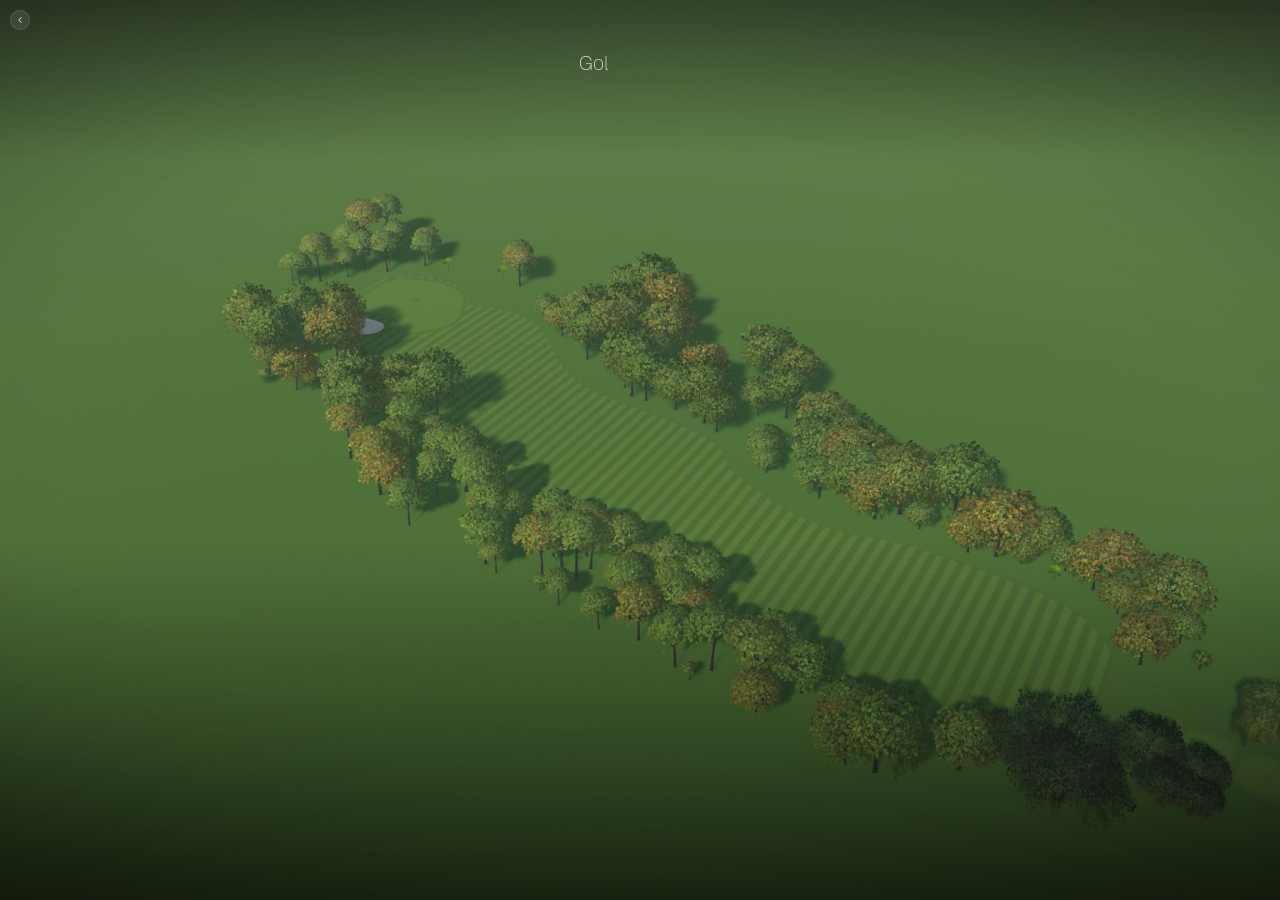
==== golf-madness.html @ 23897bdb "update" ====
<!--
For AI to follow...please read this for developmentpurposes !Important!: 

round everything to the nearst 10th px.

(html div rules)

<div class="Example_Div">
    <div class="Example_Div_Build" aria-label="Example_Div_Build">
        // HTML elements will go here
    </div>

    <style aria-label="Example_Div_Style">
        // Styles will go here
    </style>

    <script aria-label="Example_Div_Script">
        // Script content go here
    </script>
</div>
    
(css rules) 

 <style aria-label="AI_Agent_Manager">

    :root {
        --primary-color: #000;
        --secondary-color: #fff;
    }

    </style>

    button (Use pixel units for all measurements) {
       border: 1px solid var(--Main_Button);
       width: auto;
       height: 20px;
       color: var(--Main_Text_Color);
       font-size: 8px;
       border: var(--Main_Button);
       background-color: var(--Main_UI_Background);
       outline: none;
       cursor: var(--Main_Cursor);
    }

    div (use pixel units for all measurements) {
        width: auto;
        height: auto;
        border: var(--Main_Div);
    }

    input (use pixel units for all measurements) {
        width: auto;
        height: auto;
        border: var(--Main_Input);
    }

    for Aanimations (Opening and closing popup windows/elements)
    use cubic-bezier(0,1,0,1) to open and close popup windows/elements
 
-->

<!DOCTYPE html>
<html lang="en">
<head>
    <meta charset="UTF-8">
    <meta name="viewport" content="width=device-width, initial-scale=1.0">
    <title>Golf Madness</title>

    <style aria-label="Sozin-X_Stlye_Manager">

    :root {

        /*Viewport*/
        --Sozin_Main_Page_Background: #000;

        /*Glass Materials*/
        --Glass_Backdrop_Filter: blur(10px);

        /*UI Styles*/
        --Main_UI_Background: #79797944;
        --Main_Text_Color: #ffffff;
        --Font_Size-1: 8px;
        --Font_Size-2: 16px;
        --Font_Size-3: 32px;
        --Font_Family: 'SozinMainFont', sans-serif;
        --Div_Border-radius: 5px;
        --Box_Shadow: 0 4px 6px rgba(0, 0, 0, 0.1);
        

        /*No Border Elements*/
        --Main_Div_No_Border: none #ffffff1f;
        
        /*Main Border*/
        --Main_Button: 1px solid #ffffff1f;
        --Main_Input: 1px solid #ffffff1f;
        --Main_Div: 1px solid #ffffff1f;

        /*Secondary Border*/
        --Main_Button_Secondary: 1px solid #ff99001f;
        --Main_Input_Secondary: 1px solid #ff99001f;
        --Main_Div_Secondary: 1px solid #ff99001f;

        /*Cursors*/
        --Main_Cursor: pointer;
        --Cursor_2: grab;
        --Cursor_3: pointer;

    }

    *{
        margin: 0;
        padding: 0;
        box-sizing: border-box;
        font-family: 'SozinMainFont', sans-serif;
    }

    html, body {
        width: 100%;
        height: 100%;
        overflow: hidden;
        scrollbar-width: none;
        -ms-overflow-style: none;
    }

    ::-webkit-scrollbar {
        display: none;
    }

    @font-face {
        font-family: 'SozinMainFont';
        src: url('/Fonts/geist-font-v1.9.2/geist-font/Geist/ttf/Geist-Thin.ttf') format('truetype');
    }



    /* Tag Styles */
    ::selection {
        background: transparent;
    }
    * {
        -webkit-tap-highlight-color: transparent;
    }
    button {
        color: var(--Main_Text_Color);
        font-size: 8px;
        border: var(--Main_Button);
        background-color: var(--Main_UI_Background);
        outline: none;
        cursor: var(--Main_Cursor);
    }

    input {
        color: var(--Main_Text_Color);
        font-size: 8px;
        border: var(--Main_Input);
        background-color: var(--Main_UI_Background);
        outline: none;
        cursor: var(--Main_Cursor);
    }

    p {
        color: var(--Main_Text_Color);
        font-size: 8px;
        outline: none;
        cursor: var(--Main_Cursor);
    }

    .Div_Window_Header {
        
        background-color: var(--Main_UI_Background);
        outline: none;
        cursor: var(--Main_Cursor);
        border-radius: var(--Div_Border-radius);
    }

    .Div_Window {
        border: var(--Main_Div);
        background-color: var(--Main_UI_Background);
        outline: none;
        cursor: var(--Main_Cursor);
        border-radius: var(--Div_Border-radius);
        box-shadow: var(--Box_Shadow);
    }
    </style>
</head>
<body>

    <div class="Golf_Page">
        <div class="Golf_Page_Build" aria-label="Golf_Page_Build">
            <img class="Golf_Page_Render" src="Images/Games/Golf_Madness/golf-madness-render.jpg" alt="Golf Madness course render" draggable="false">
            <div class="Golf_Page_Shade"></div>

            <button class="Golf_Page_Back_Button" aria-label="Back to Sozin - X" title="Back to Sozin - X">
                <svg viewBox="0 0 24 24" width="10" height="10" fill="none" stroke="currentColor" stroke-width="2" stroke-linecap="round" stroke-linejoin="round"><polyline points="15 18 9 12 15 6"/></svg>
            </button>

            <div class="Golf_Page_Title_Build" aria-label="Golf_Page_Title_Build">
                <p class="Golf_Page_Title">Golf Madness</p>
            </div>

            <div class="Golf_Page_Download" aria-label="Golf_Page_Download">
                <a class="Golf_Page_Download_Button" href="https://github.com/dtron7th/DaryleCoin/releases/latest/download/GolfMadness.apk" download="GolfMadness.apk" aria-label="Download Golf Madness for Android">
                    <svg viewBox="0 0 24 24" width="12" height="12" fill="none" stroke="currentColor" stroke-width="2" stroke-linecap="round" stroke-linejoin="round"><path d="M21 15v4a2 2 0 0 1-2 2H5a2 2 0 0 1-2-2v-4"/><polyline points="7 10 12 15 17 10"/><line x1="12" y1="15" x2="12" y2="3"/></svg>
                    <span>Download for Android</span>
                </a>
                <p class="Golf_Page_Download_Note">APK &middot; 410 MB</p>
            </div>
        </div>

        <style aria-label="Golf_Page_Style">
            body {
                background: var(--Sozin_Main_Page_Background);
            }
            .Golf_Page {
                position: fixed;
                top: 0;
                left: 0;
                width: 100dvw;
                height: 100dvh;
                border: none;
                background: none;
                z-index: 1;
            }
            .Golf_Page > .Golf_Page_Build {
                position: relative;
                width: 100%;
                height: 100%;
                border: none;
                background: none;
            }
            .Golf_Page_Render {
                position: absolute;
                top: 0;
                left: 0;
                width: 100%;
                height: 100%;
                object-fit: cover;
                pointer-events: none;
                user-select: none;
                opacity: 0;
                transition: opacity 1s ease-in-out;
            }
            .Golf_Page_Render.Golf_Page_Render_Loaded {
                opacity: 1;
            }
            .Golf_Page_Shade {
                position: absolute;
                top: 0;
                left: 0;
                width: 100%;
                height: 100%;
                border: none;
                pointer-events: none;
                background: linear-gradient(to bottom, #00000066 0px, #00000000 160px, #00000000 60%, #00000099 100%);
            }
            .Golf_Page_Back_Button {
                position: absolute;
                top: 10px;
                left: 10px;
                width: 20px;
                height: 20px;
                padding: 0;
                display: flex;
                align-items: center;
                justify-content: center;
                border: var(--Main_Button);
                border-radius: 50%;
                background: var(--Main_UI_Background);
                backdrop-filter: var(--Glass_Backdrop_Filter);
                -webkit-backdrop-filter: var(--Glass_Backdrop_Filter);
                color: var(--Main_Text_Color);
                cursor: var(--Main_Cursor);
                z-index: 3;
                transition: transform 0.2s;
            }
            .Golf_Page_Back_Button:active {
                transform: scale(0.9);
            }
            .Golf_Page_Title_Build {
                position: absolute;
                top: 50px;
                width: 100%;
                display: flex;
                align-items: center;
                justify-content: center;
                border: none;
                background: none;
                z-index: 3;
            }
            .Golf_Page_Title {
                color: var(--Main_Text_Color);
                font-size: 20px;
                cursor: default;
            }
            .Golf_Page_Download {
                position: absolute;
                bottom: 60px;
                left: 50%;
                transform: translateX(-50%);
                display: flex;
                flex-direction: column;
                align-items: center;
                gap: 10px;
                border: none;
                background: none;
                z-index: 3;
                opacity: 0;
                transition: opacity 0.5s ease-in-out;
            }
            .Golf_Page_Download.Section_Intro_Shown {
                opacity: 1;
            }
            .Golf_Page_Download_Button {
                display: flex;
                align-items: center;
                gap: 10px;
                height: 40px;
                padding: 0 20px;
                border: var(--Main_Button);
                border-radius: 20px;
                background: var(--Main_UI_Background);
                backdrop-filter: var(--Glass_Backdrop_Filter);
                -webkit-backdrop-filter: var(--Glass_Backdrop_Filter);
                box-shadow: var(--Box_Shadow);
                color: var(--Main_Text_Color);
                font-size: 12px;
                text-decoration: none;
                white-space: nowrap;
                cursor: var(--Main_Cursor);
                transition: transform 0.2s;
            }
            .Golf_Page_Download_Button:active {
                transform: scale(0.95);
            }
            .Golf_Page_Download_Note {
                font-size: 8px;
                opacity: 0.7;
                cursor: default;
            }
        </style>
        <script aria-label="Golf_Page_Script">
            (function () {
                var wait = function (ms) { return new Promise(function (r) { setTimeout(r, ms); }); };

                // same title intro as the main page: 1s delay, then letters fade in over 0.5s
                window.Sozin_Section_Intro = function (titleSelector, tileSelector, typeMs) {
                    var title = document.querySelector(titleSelector);
                    var tiles = tileSelector ? document.querySelectorAll(tileSelector) : [];
                    var text = title.textContent;
                    title.textContent = '';
                    title.style.visibility = '';
                    var letters = Array.prototype.map.call(text, function (ch) {
                        var s = document.createElement('span');
                        s.textContent = ch;
                        s.style.opacity = '0';
                        s.style.transition = 'opacity 0.3s ease-in-out';
                        title.appendChild(s);
                        return s;
                    });
                    return wait(1000).then(function () {
                        var step = (typeMs || 100) / letters.length;
                        return letters.reduce(function (p, s) {
                            return p.then(function () { s.style.opacity = '1'; return wait(step); });
                        }, Promise.resolve());
                    }).then(function () {
                        if (!tiles.length) { return wait(300); }
                        return wait(1000).then(function () {
                            tiles.forEach(function (tile, i) {
                                setTimeout(function () { tile.classList.add('Section_Intro_Shown'); }, i * 100);
                            });
                            return wait(500 + (tiles.length - 1) * 100);
                        });
                    });
                };

                // fade the render in once it has loaded
                var render = document.querySelector('.Golf_Page_Render');
                var showRender = function () { render.classList.add('Golf_Page_Render_Loaded'); };
                if (render.complete) { showRender(); } else { render.addEventListener('load', showRender); }

                // title types in -> top right buttons fade in (Logo_Intro_Done) -> download button fades in
                window.Sozin_Section_Intro('.Golf_Page_Title', null, 500).then(function () {
                    document.dispatchEvent(new Event('Logo_Intro_Done'));
                    return wait(600);
                }).then(function () {
                    document.querySelector('.Golf_Page_Download').classList.add('Section_Intro_Shown');
                });

                document.querySelector('.Golf_Page_Back_Button').addEventListener('click', function () {
                    window.location.href = 'index.html';
                });
            })();
        </script>
    </div>


    <div class="Div_Window Create_Account_Window" aria-label="Create_Account_Window">
        <div class="Create_Account_Window_Build" aria-label="Create_Account_Window_Build">
            <p class="Create_Account_Window_Title">Create Account</p>
            <button class="Create_Account_Window_Close_Button" aria-label="Close Create Account">
                <svg viewBox="0 0 24 24" width="12" height="12" fill="none" stroke="currentColor" stroke-width="2" stroke-linecap="round" stroke-linejoin="round"><line x1="6" y1="6" x2="18" y2="18"/><line x1="18" y1="6" x2="6" y2="18"/></svg>
            </button>
            <div class="Create_Account_Tabs" role="tablist">
                <button class="Create_Account_Tab Create_Account_Tab_Active" data-tab="create" role="tab">Create an account</button>
                <button class="Create_Account_Tab" data-tab="login" role="tab">Login</button>
            </div>
            <div class="Create_Account_Panel Create_Account_Panel_Active" data-panel="create">
                <div class="Create_Account_Panel_Create">
                    <p class="Create_Account_Intro">Welcome to the most secure account in the world, I use a SHA-512 to create your account. All you need is your State ID...Scan the bar code on the back, and the app converts 3 values from your ID into a SHA-512...No one (Not even me) can crack this code. This is the most secure way of creating accounts. No annoying email sends, no 3 step verifications, all hashed into a single line of code</p>
                    <button class="Create_Account_Scan_Button" aria-label="Scan ID">Scan ID</button>
                </div>
            </div>
            <div class="Create_Account_Panel" data-panel="login"></div>
        </div>
        <style aria-label="Create_Account_Window_Style">
            .Create_Account_Window {
                position: fixed;
                top: 50%;
                left: 50%;
                width: calc(100% - 60px);
                height: 300px;
                backdrop-filter: var(--Glass_Backdrop_Filter);
                -webkit-backdrop-filter: var(--Glass_Backdrop_Filter);
                transform: translate(-50%, -50%);
                opacity: 0;
                pointer-events: none;
                transition: opacity 1s cubic-bezier(0, 1, 0, 1);
                z-index: 20;
                display: none;
            }
            .Create_Account_Window.Create_Account_Window_Open {
                transition-delay: 0.2s;
                display: block;
                transform: translate(-50%, -50%);
                opacity: 1;
                pointer-events: auto;
            }
            @starting-style {
                .Create_Account_Window.Create_Account_Window_Open {
                    transform: translate(-50%, -50%);
                    opacity: 0;
                }
            }
            .Create_Account_Window > .Create_Account_Window_Build {
                position: relative;
                width: 100%;
                height: 100%;
                background: none;
                border: none;
            }
            .Create_Account_Window_Title {
                position: absolute;
                top: 10px;
                left: 10px;
                margin: 0;
                color: var(--Main_Text_Color);
                font-size: 12px;
                font-family: var(--Font_Family);
                font-weight: normal;
            }
            .Create_Account_Tabs {
                position: absolute;
                top: 40px;
                left: 10px;
                display: flex;
                gap: 10px;
            }
            .Create_Account_Tab {
                padding: 4px 12px;
                border: var(--Main_Button);
                border-radius: 20px;
                background: transparent;
                color: var(--Main_Text_Color);
                cursor: var(--Main_Cursor);
                font-size: 12px;
                font-family: var(--Font_Family);
                font-weight: normal;
                outline: none;
                -webkit-tap-highlight-color: transparent;
                transition: background 0.3s cubic-bezier(0, 1, 0, 1), border-color 0.3s cubic-bezier(0, 1, 0, 1);
            }
            .Create_Account_Tab.Create_Account_Tab_Active {
                border-color: #ffffff66;
            }
            .Create_Account_Panel {
                position: absolute;
                top: 80px;
                left: 10px;
                right: 10px;
                bottom: 10px;
                opacity: 0;
                visibility: hidden;
                pointer-events: none;
                transition: opacity 0.3s cubic-bezier(0, 1, 0, 1), visibility 0s 0.3s;
            }
            .Create_Account_Panel.Create_Account_Panel_Active {
                opacity: 1;
                visibility: visible;
                pointer-events: auto;
                transition: opacity 0.3s cubic-bezier(0, 1, 0, 1);
            }
            .Create_Account_Panel_Create {
                display: flex;
                flex-direction: column;
                gap: 16px;
            }
            .Create_Account_Intro {
                margin: 0;
                color: var(--Main_Text_Color);
                font-size: 12px;
                font-family: var(--Font_Family);
                font-weight: normal;
                line-height: 1.6;
                text-align: center;
            }
            .Create_Account_Scan_Button {
                align-self: center;
                padding: 4px 12px;
                border: var(--Main_Button);
                border-radius: 20px;
                background: var(--Main_UI_Background);
                backdrop-filter: var(--Glass_Backdrop_Filter);
                color: var(--Main_Text_Color);
                font-size: 12px;
                font-family: var(--Font_Family);
                font-weight: normal;
                cursor: var(--Main_Cursor);
            }
            .Create_Account_Window_Close_Button {
                position: absolute;
                top: 10px;
                right: 10px;
                display: flex;
                align-items: center;
                justify-content: center;
                width: 24px;
                height: 24px;
                padding: 0;
                border: var(--Main_Button);
                border-radius: 50%;
                background: var(--Main_UI_Background);
                backdrop-filter: var(--Glass_Backdrop_Filter);
                color: var(--Main_Text_Color);
                cursor: var(--Main_Cursor);
            }
        </style>
        <script aria-label="Create_Account_Window_Script">
            document.addEventListener('DOMContentLoaded', function () {
                var win = document.querySelector('.Create_Account_Window');
                var close = function () { win.classList.remove('Create_Account_Window_Open'); };
                document.querySelector('.Profile_Popup_Create_Account_Button').addEventListener('click', function (event) {
                    event.stopPropagation();
                    win.classList.add('Create_Account_Window_Open');
                });
                document.querySelector('.Create_Account_Window_Close_Button').addEventListener('click', close);
                var tabs = win.querySelectorAll('.Create_Account_Tab');
                var panels = win.querySelectorAll('.Create_Account_Panel');
                tabs.forEach(function (tab) {
                    tab.addEventListener('click', function () {
                        tabs.forEach(function (t) { t.classList.remove('Create_Account_Tab_Active'); });
                        panels.forEach(function (pn) { pn.classList.remove('Create_Account_Panel_Active'); });
                        tab.classList.add('Create_Account_Tab_Active');
                        var panel = win.querySelector('.Create_Account_Panel[data-panel="' + tab.dataset.tab + '"]');
                        if (panel) { panel.classList.add('Create_Account_Panel_Active'); }
                    });
                });
                document.addEventListener('click', function (event) {
                    if (!win.classList.contains('Create_Account_Window_Open')) { return; }
                    if (win.contains(event.target)) { return; }
                    close();
                });
                document.addEventListener('keydown', function (e) {
                    if (e.key === 'Escape') { close(); }
                });
            });
        </script>
    </div>
    <!-- Web Info sits outside both pages so it opens over whichever page is showing -->
    <div class="Div_Window Left_Section">
        <div class="Left_Section_Build" aria-label="Left_Section_Build">
            <div class="Div_Window_Header Left_Section_Title">Web Info</div>
        </div>

        <style aria-label="Left_Section_Style">
            .Left_Section {
                position: fixed;
                top: 10px;
                left: 10px;
                width: 200px;
                height: calc(100dvh - 20px);
                backdrop-filter: var(--Glass_Backdrop_Filter);
                -webkit-backdrop-filter: var(--Glass_Backdrop_Filter);
                transform-origin: top left;
                opacity: 0;
                pointer-events: none;
                transition: opacity 1s cubic-bezier(0, 1, 0, 1);
                z-index: 9;
                display: none;
            }
            .Left_Section.Left_Section_Open {
                transition-delay: 0.2s;
                display: block;
                opacity: 1;
                pointer-events: auto;
            }
            @starting-style {
                .Left_Section.Left_Section_Open {
                    opacity: 0;
                }
            }
            .Left_Section > .Left_Section_Build {
                width: 100%;
                height: 100%;
                background: none;
                border: none;
            }
            .Left_Section_Title {
                position: absolute;
                top: 4px;
                left: 10px;
                z-index: 5;
                padding: 0px 10px;
                font-family: monospace;
                font-size: 10px;
                letter-spacing: 0px;
                color: var(--Main_Text_Color);
                white-space: nowrap;
                background-color: rgba(143, 143, 143, 0.377);
                backdrop-filter: blur(10px);
            }
        </style>
        <script aria-label="Left_Section_Script">
            document.addEventListener('DOMContentLoaded', function () {
                var title = document.querySelector('.Left_Section_Title');
                var panel = document.querySelector('.Left_Section');
                var webInfoButton = document.querySelector('.Settings_Popup_Web_Info_Button');
                if (title) {
                    title.addEventListener('click', function (event) {
                        event.stopPropagation();
                        panel.classList.toggle('Left_Section_Open');
                    });
                }
                document.addEventListener('pointerdown', function (event) {
                    if (!panel.classList.contains('Left_Section_Open')) { return; }
                    if (panel.contains(event.target)) { return; }
                    if (title && title.contains(event.target)) { return; }
                    if (webInfoButton && webInfoButton.contains(event.target)) { return; }
                    panel.classList.remove('Left_Section_Open');
                }, true);
            });
        </script>
    </div>

    <div class="Top_Right_Section">
        <div class="Top_Right_Section_Build" aria-label="Top_Right_Section_Build">
            <button class="Top_Right_Widgets_Button" aria-label="Widgets">
                <svg viewBox="0 0 24 24" width="10" height="10" fill="none" stroke="currentColor" stroke-width="2" stroke-linecap="round" stroke-linejoin="round"><rect x="3" y="3" width="7" height="7" rx="1"/><rect x="14" y="3" width="7" height="7" rx="1"/><rect x="3" y="14" width="7" height="7" rx="1"/><rect x="14" y="14" width="7" height="7" rx="1"/></svg>
            </button>
            <button class="Top_Right_Notification_Button" aria-label="Notifications">
                <svg viewBox="0 0 24 24" width="10" height="10" fill="none" stroke="currentColor" stroke-width="2" stroke-linecap="round" stroke-linejoin="round"><path d="M18 8a6 6 0 0 0-12 0c0 7-3 9-3 9h18s-3-2-3-9"/><path d="M13.7 21a2 2 0 0 1-3.4 0"/></svg>
            </button>
            <button class="Top_Right_Message_Button" aria-label="Messages">
                <svg viewBox="0 0 24 24" width="10" height="10" fill="none" stroke="currentColor" stroke-width="2" stroke-linecap="round" stroke-linejoin="round"><path d="M21 15a2 2 0 0 1-2 2H7l-4 4V5a2 2 0 0 1 2-2h14a2 2 0 0 1 2 2z"/></svg>
            </button>
            <button class="Top_Right_Settings_Button" aria-label="Settings">
                <svg viewBox="0 0 24 24" width="10" height="10" fill="none" stroke="currentColor" stroke-width="2" stroke-linecap="round" stroke-linejoin="round"><circle cx="12" cy="12" r="3"/><path d="M19.4 15a1.65 1.65 0 0 0 .33 1.82l.06.06a2 2 0 1 1-2.83 2.83l-.06-.06a1.65 1.65 0 0 0-1.82-.33 1.65 1.65 0 0 0-1 1.51V21a2 2 0 1 1-4 0v-.09a1.65 1.65 0 0 0-1-1.51 1.65 1.65 0 0 0-1.82.33l-.06.06a2 2 0 1 1-2.83-2.83l.06-.06A1.65 1.65 0 0 0 4.6 15a1.65 1.65 0 0 0-1.51-1H3a2 2 0 1 1 0-4h.09A1.65 1.65 0 0 0 4.6 9a1.65 1.65 0 0 0-.33-1.82l-.06-.06a2 2 0 1 1 2.83-2.83l.06.06A1.65 1.65 0 0 0 9 4.6a1.65 1.65 0 0 0 1-1.51V3a2 2 0 1 1 4 0v.09a1.65 1.65 0 0 0 1 1.51 1.65 1.65 0 0 0 1.82-.33l.06-.06a2 2 0 1 1 2.83 2.83l-.06.06A1.65 1.65 0 0 0 19.4 9a1.65 1.65 0 0 0 1.51 1H21a2 2 0 1 1 0 4h-.09a1.65 1.65 0 0 0-1.51 1z"/></svg>
            </button>
            <button class="Top_Right_Profile_Button" aria-label="Profile">
                <svg viewBox="0 0 30 30" width="10" height="10"><circle cx="15" cy="11" r="5" fill="currentColor"/><path d="M5 26c0-6 4.5-9 10-9s10 3 10 9z" fill="currentColor"/></svg>
            </button>
        </div>
        <style aria-label="Top_Right_Section_Style">
            .Top_Right_Section {
                position: fixed;
                top: 10px;
                right: 10px;
                z-index: 10;
                border: none;
                background: none;
            }
            .Top_Right_Section > .Top_Right_Section_Build {
                display: flex;
                gap: 10px;
                background: none;
                border: none;
            }
            .Top_Right_Section_Build > button {
                width: 20px;
                height: 20px;
                border-radius: 50%;
                border: var(--Main_Button);
                background: var(--Main_UI_Background);
                backdrop-filter: var(--Glass_Backdrop_Filter);
                color: var(--Main_Text_Color);
                cursor: var(--Main_Cursor);
                display: flex;
                align-items: center;
                justify-content: center;
                padding: 0;
                overflow: hidden;
                opacity: 0;
                will-change: opacity;
                transition: opacity 0.5s ease-in-out;
            }
            .Top_Right_Section_Build > button.Section_Intro_Shown {
                opacity: 1;
            }
        </style>
        <script aria-label="Top_Right_Section_Script">
            // after the Sozin - X title types in, fade the buttons in first to last (0.5s each, 0.1s apart)
            document.addEventListener('Logo_Intro_Done', function () {
                document.querySelectorAll('.Top_Right_Section_Build > button').forEach(function (button, i) {
                    setTimeout(function () { button.classList.add('Section_Intro_Shown'); }, i * 100);
                });
            });

        </script>

        <div class="Div_Window Settings_Popup">
            <div class="Settings_Popup_Build" aria-label="Settings_Popup_Build">
                <button class="Settings_Popup_Web_Info_Button">
                    <span class="Settings_Popup_List_Icon">
                        <svg viewBox="0 0 24 24" width="10" height="10" fill="none" stroke="currentColor" stroke-width="2" stroke-linecap="round" stroke-linejoin="round"><circle cx="12" cy="12" r="10"/><line x1="12" y1="16" x2="12" y2="12"/><line x1="12" y1="8" x2="12" y2="8"/></svg>
                    </span>
                    <span class="Settings_Popup_List_Text">Web Info</span>
                </button>
            </div>
            <style aria-label="Settings_Popup_Style">
                .Settings_Popup {
                    position: absolute;
                    top: 40px;
                    right: 30px;
                    width: 200px;
                    height: 300px;
                    backdrop-filter: var(--Glass_Backdrop_Filter);
                    -webkit-backdrop-filter: var(--Glass_Backdrop_Filter);
                    transform-origin: top right;
                    opacity: 0;
                    pointer-events: none;
                    transition: opacity 1s cubic-bezier(0, 1, 0, 1);
                    z-index: 6;
                }
                .Settings_Popup.Settings_Popup_Open {
                    transition-delay: 0.2s;
                    opacity: 1;
                    pointer-events: auto;
                }
                .Settings_Popup > .Settings_Popup_Build {
                    width: 100%;
                    height: 100%;
                    background: none;
                    border: none;
                }
                .Settings_Popup_Web_Info_Button {
                    display: flex;
                    align-items: center;
                    gap: 10px;
                    width: calc(100% - 20px);
                    height: 40px;
                    margin: 10px;
                    padding: 0 10px;
                    border: none;
                    border-radius: 10px;
                    background: transparent;
                    color: var(--Main_Text_Color);
                    cursor: var(--Main_Cursor);
                    font-size: var(--Font_Size-1);
                    text-align: left;
                    transition: background 0.2s;
                }
                .Settings_Popup_Web_Info_Button:active {
                    transform: scale(0.98);
                }
                .Settings_Popup_List_Icon {
                    display: flex;
                    align-items: center;
                    justify-content: center;
                    flex-shrink: 0;
                    width: 30px;
                    height: 30px;
                    border-radius: 50%;
                    background: var(--Main_UI_Background);
                }
                .Settings_Popup_List_Text {
                    flex: 1;
                    font-weight: 600;
                }
            </style>
            <script aria-label="Settings_Popup_Script">
                (function () {
                    var button = document.querySelector('.Top_Right_Settings_Button');
                    var popup = document.querySelector('.Settings_Popup');
                    button.addEventListener('click', function (event) {
                        event.stopPropagation();
                        popup.classList.toggle('Settings_Popup_Open');
                    });
                    var webInfoButton = popup.querySelector('.Settings_Popup_Web_Info_Button');
                    var leftSection = document.querySelector('.Left_Section');
                    webInfoButton.addEventListener('click', function (event) {
                        event.stopPropagation();
                        leftSection.classList.toggle('Left_Section_Open');
                    });
                    popup.addEventListener('click', function (event) {
                        if (event.target.closest('button')) {
                            popup.classList.remove('Settings_Popup_Open');
                        }
                    }, true);
                    document.addEventListener('click', function (event) {
                        if (!popup.classList.contains('Settings_Popup_Open')) { return; }
                        if (popup.contains(event.target)) { return; }
                        popup.classList.remove('Settings_Popup_Open');
                    });
                })();
            </script>
        </div>

        <div class="Div_Window Profile_Popup">
            <div class="Profile_Popup_Build" aria-label="Profile_Popup_Build">
                <button class="Profile_Popup_Create_Account_Button">
                    <span class="Profile_Popup_List_Icon">
                        <svg viewBox="0 0 24 24" width="10" height="10" fill="none" stroke="currentColor" stroke-width="2" stroke-linecap="round" stroke-linejoin="round"><path d="M16 21v-2a4 4 0 0 0-4-4H6a4 4 0 0 0-4 4v2"/><circle cx="9" cy="7" r="4"/><line x1="19" y1="8" x2="19" y2="14"/><line x1="22" y1="11" x2="16" y2="11"/></svg>
                    </span>
                    <span class="Profile_Popup_List_Text">Create Account</span>
                </button>
            </div>
            <style aria-label="Profile_Popup_Style">
                .Profile_Popup {
                    position: absolute;
                    top: 30px;
                    right: 0;
                    width: 200px;
                    height: 80px;
                    backdrop-filter: var(--Glass_Backdrop_Filter);
                    -webkit-backdrop-filter: var(--Glass_Backdrop_Filter);
                    transform-origin: top right;
                    opacity: 0;
                    pointer-events: none;
                    transition: opacity 1s cubic-bezier(0, 1, 0, 1);
                    z-index: 6;
                }
                .Profile_Popup.Profile_Popup_Open {
                    transition-delay: 0.2s;
                    opacity: 1;
                    pointer-events: auto;
                }
                .Profile_Popup > .Profile_Popup_Build {
                    width: 100%;
                    height: 100%;
                    background: none;
                    border: none;
                }
                .Profile_Popup_Create_Account_Button {
                    display: flex;
                    align-items: center;
                    gap: 10px;
                    width: calc(100% - 20px);
                    height: 40px;
                    margin: 10px;
                    padding: 0 10px;
                    border: none;
                    border-radius: 10px;
                    background: transparent;
                    color: var(--Main_Text_Color);
                    cursor: var(--Main_Cursor);
                    font-size: var(--Font_Size-1);
                    text-align: left;
                    transition: background 0.2s;
                }
                .Profile_Popup_Create_Account_Button:active {
                    transform: scale(0.98);
                }
                .Profile_Popup_List_Icon {
                    display: flex;
                    align-items: center;
                    justify-content: center;
                    flex-shrink: 0;
                    width: 30px;
                    height: 30px;
                    border-radius: 50%;
                    background: var(--Main_UI_Background);
                }
                .Profile_Popup_List_Text {
                    flex: 1;
                    font-weight: 600;
                }
            </style>
            <script aria-label="Profile_Popup_Script">
                (function () {
                    var button = document.querySelector('.Top_Right_Profile_Button');
                    var popup = document.querySelector('.Profile_Popup');
                    button.addEventListener('click', function (event) {
                        event.stopPropagation();
                        popup.classList.toggle('Profile_Popup_Open');
                    });
                    popup.addEventListener('click', function (event) {
                        if (event.target.closest('button')) {
                            popup.classList.remove('Profile_Popup_Open');
                        }
                    }, true);
                    document.addEventListener('click', function (event) {
                        if (!popup.classList.contains('Profile_Popup_Open')) { return; }
                        if (popup.contains(event.target)) { return; }
                        popup.classList.remove('Profile_Popup_Open');
                    });
                })();
            </script>
        </div>
    </div>

</body>
</html>
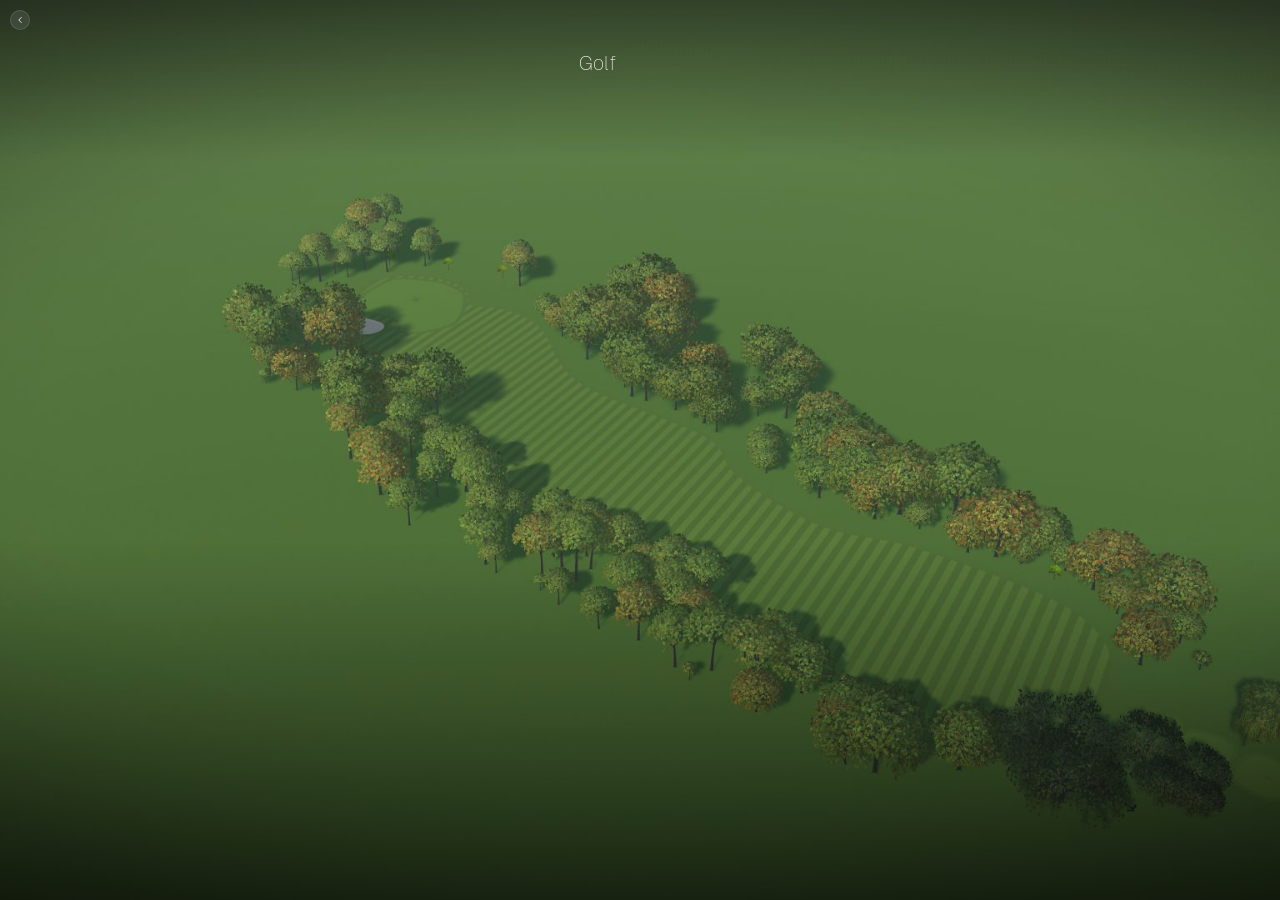
==== commit dce59596: "Update golf-madness.html" ====
--- a/golf-madness.html
+++ b/golf-madness.html
@@ -199,11 +199,11 @@
             </div>
 
             <div class="Golf_Page_Download" aria-label="Golf_Page_Download">
-                <a class="Golf_Page_Download_Button" href="https://github.com/dtron7th/DaryleCoin/releases/latest/download/GolfMadness.apk" download="GolfMadness.apk" aria-label="Download Golf Madness for Android">
+                <a class="Golf_Page_Download_Button" href="https://firebasestorage.googleapis.com/v0/b/global-golf-olympics.firebasestorage.app/o/Golf%20Olympics%20Storage%2FGolfMadness.apk?alt=media&amp;token=e88e0ac7-eff5-4e1d-a0f5-751f8555cdc7" download="GolfMadness.apk" aria-label="Download Golf Madness for Android">
                     <svg viewBox="0 0 24 24" width="12" height="12" fill="none" stroke="currentColor" stroke-width="2" stroke-linecap="round" stroke-linejoin="round"><path d="M21 15v4a2 2 0 0 1-2 2H5a2 2 0 0 1-2-2v-4"/><polyline points="7 10 12 15 17 10"/><line x1="12" y1="15" x2="12" y2="3"/></svg>
                     <span>Download for Android</span>
                 </a>
-                <p class="Golf_Page_Download_Note">APK &middot; 410 MB</p>
+                <p class="Golf_Page_Download_Note">APK &middot; 392 MB</p>
             </div>
         </div>
 
